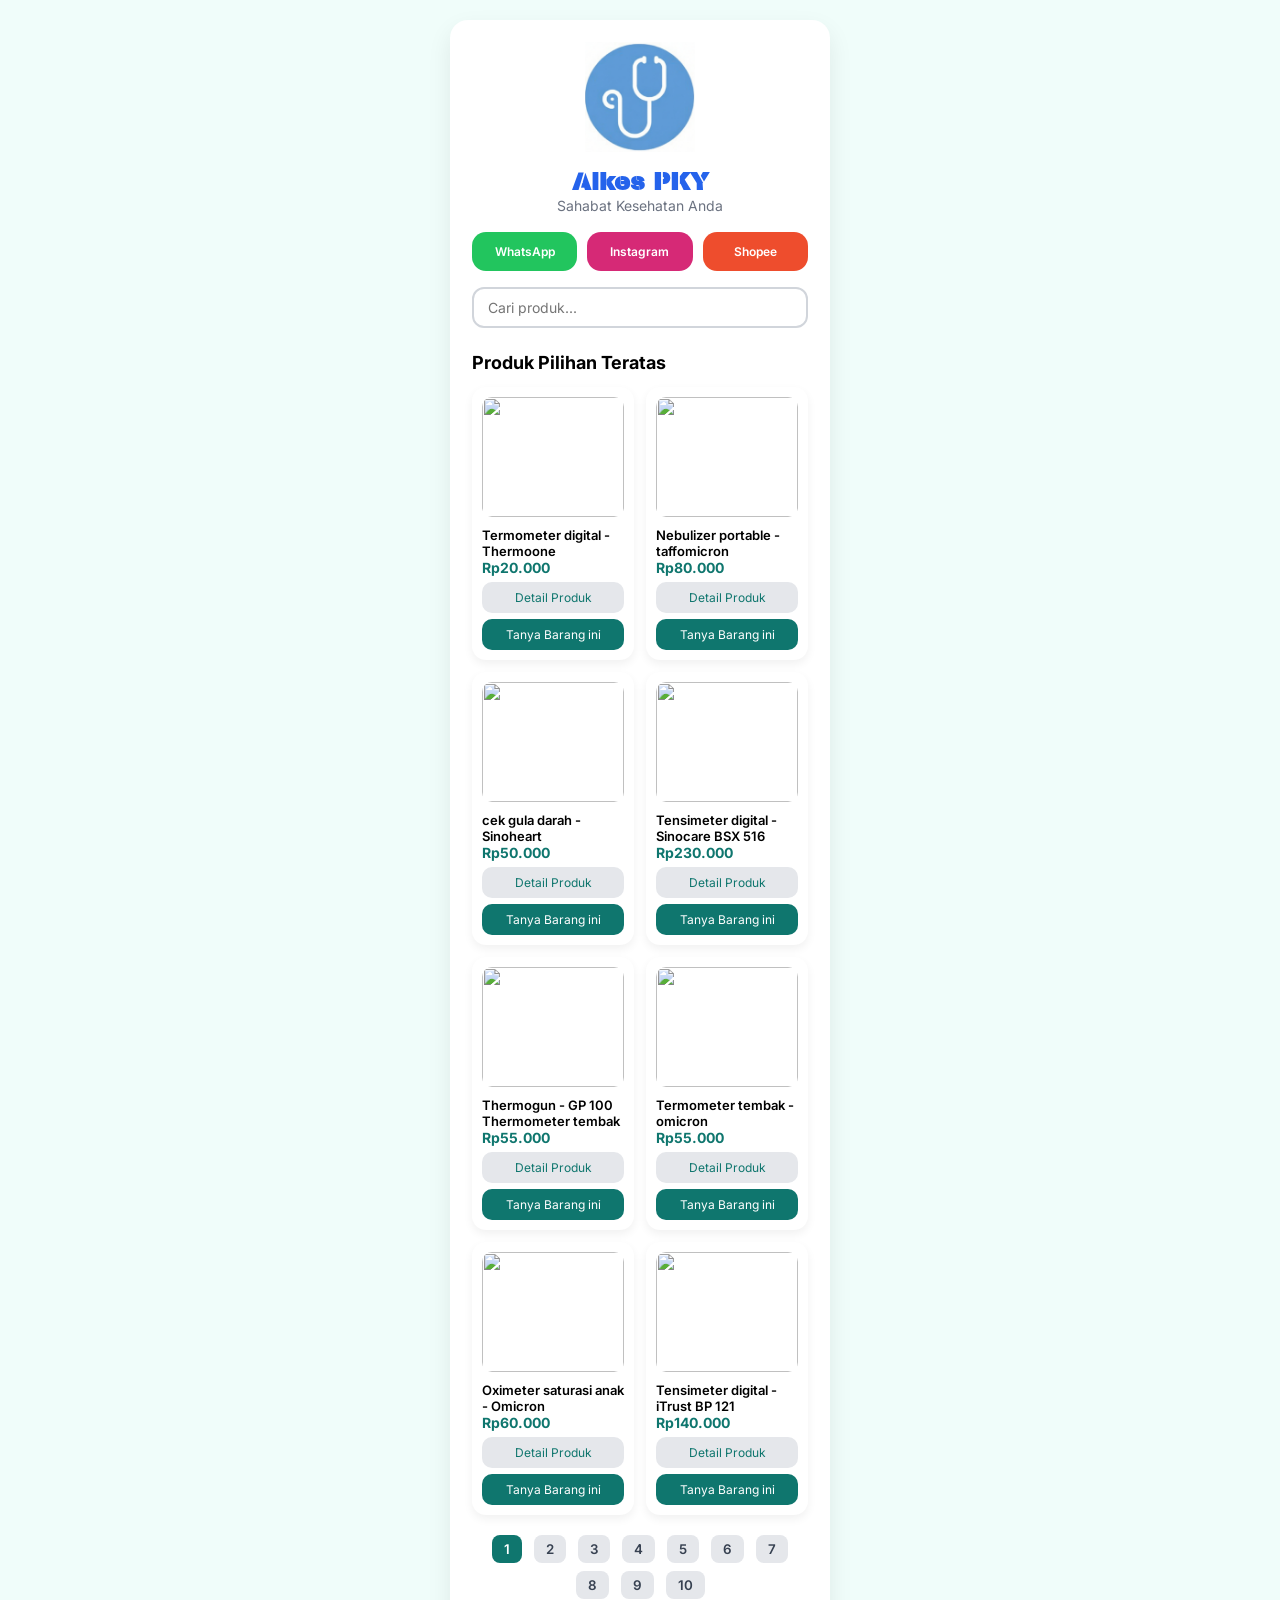
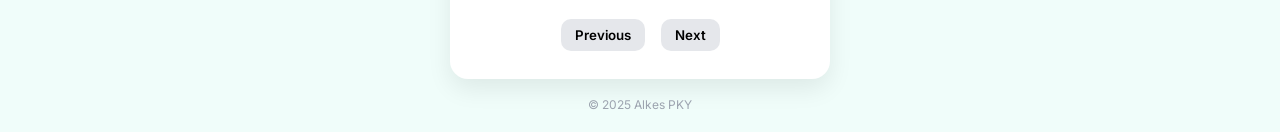
==== index.html @ 11cc4529 "Update index.html" ====
<!DOCTYPE html>
<html lang="id">
<head>

<!-- Google tag (gtag.js) -->
<script async src="https://www.googletagmanager.com/gtag/js?id=G-Z5SBQCD2XR"></script>
<script>
  window.dataLayer = window.dataLayer || [];
  function gtag(){dataLayer.push(arguments);}
  gtag('js', new Date());

  gtag('config', 'G-Z5SBQCD2XR');
</script>

  
  <!-- FAVICON -->
<link rel="icon" type="image/png" href="./logo.png">
<link rel="apple-touch-icon" href="./logo.png">
<meta name="theme-color" content="#0f766e">

<meta charset="UTF-8">
<meta name="viewport" content="width=device-width, initial-scale=1, viewport-fit=cover">
<title>Alkes PKY</title>

<link href="https://fonts.googleapis.com/css2?family=Inter:wght@400;600;700&display=swap" rel="stylesheet">

<style>
:root {
  --primary:#0f766e;
  --wa:#22c55e;
  --ig:#d62976;
  --shop:#ee4d2d;
  --bg:#f0fdfa;
}
*{box-sizing:border-box;font-family:Inter,sans-serif}
body{margin:0;background:var(--bg);display:flex;justify-content:center}
.container{max-width:420px;width:100%;padding:20px}
.card{background:#fff;border-radius:18px;padding:22px;box-shadow:0 10px 25px rgba(0,0,0,.08)}
.header{text-align:center}
.logo{width:110px;margin-bottom:8px}
h1{margin:0;font-size:24px}
.motto{font-size:14px;color:#6b7280}

.social-links{
  display:grid;
  grid-template-columns:repeat(3,1fr);
  gap:10px;
  margin-top:18px
}

@font-face {
  font-family: 'Archicoco';
  src: url('./Archicoco.otf') format('truetype');
  font-weight: normal;
  font-style: normal;
  font-display: swap;
}
  
.social-btn{
  padding:12px 6px;
  border-radius:14px;
  color:#fff;
  text-decoration:none;
  font-size:12px;
  font-weight:600;
  display:flex;
  flex-direction:column;
  align-items:center;
  gap:6px
}
.social-btn svg{width:22px;height:22px}
.wa{background:var(--wa)}
.ig{background:var(--ig)}
.shop{background:var(--shop)}

.section-title{margin:24px 0 14px;font-size:18px;font-weight:700}
.products{display:grid;grid-template-columns:repeat(2,1fr);gap:12px}
.product{background:#fff;border-radius:14px;padding:10px;box-shadow:0 4px 10px rgba(0,0,0,.06)}
.product img{width:100%;height:120px;object-fit:cover;border-radius:10px}
.name{font-size:13px;font-weight:600;margin-top:6px}
.price{font-size:14px;color:var(--primary);font-weight:700}
.ask{
  display:block;
  margin-top:6px;
  padding:8px;
  background:var(--primary);
  color:#fff;
  border-radius:10px;
  text-align:center;
  font-size:12px;
  text-decoration:none
}
footer{text-align:center;font-size:12px;margin-top:18px;color:#9ca3af}

/* Tambahan baru */
#searchBox {
  width: 100%;
  padding: 10px 14px;
  border-radius: 12px;
  border: 2px solid #d1d5db;
  font-size: 14px;
  margin-top:16px;
}
.nav-buttons button {
  margin: 6px;
  padding: 8px 14px;
  border: none;
  border-radius: 10px;
  cursor: pointer;
  font-weight: 600;
  background: #e5e7eb;
}
.nav-buttons button.active {
  background: var(--primary);
  color: #fff;
}
  .detail {
  background:#e5e7eb;
  color:#0f766e;
}
.install-btn{
  width:100%;
  margin-top:14px;
  padding:12px;
  border-radius:14px;
  border:none;
  background:#0f766e;
  color:#fff;
  font-size:14px;
  font-weight:700;
  cursor:pointer;
}

</style>
</head>

<body>
<div class="container">

<div class="card">
  <div class="header">
    <img src="./logo.png" class="logo">
   <h1 style="font-family: 'Archicoco'; color: #2563eb;">
  Alkes PKY
</h1>
    <div class="motto">Sahabat Kesehatan Anda</div>
  </div>

  <!-- LINK SEJAJAR -->
 <div class="social-links">
  <a href="https://wa.me/6282253124745"
     class="social-btn wa"
     onclick="fbq('track','Lead',{source:'whatsapp_header'})">
     WhatsApp
  </a>

  <a href="https://www.instagram.com/alkes_pky/"
     class="social-btn ig"
     onclick="fbq('track','Lead',{source:'instagram'})">
     Instagram
  </a>

  <a href="https://shopee.co.id/muhammadkhoirulzed"
     class="social-btn shop"
     onclick="fbq('track','Lead',{source:'shopee'})">
     Shopee
  </a>
</div>

  <button id="installBtn" class="install-btn" style="display:none">
  📲 Install Alkes PKY
</button>

 <!-- 🔍 FITUR PENCARIAN (BARU DITAMBAHKAN) -->
  <input type="text" id="searchBox" placeholder="Cari produk..." oninput="searchProduk()">


  <!-- ETALASE -->
  <div class="section-title">Produk Pilihan Teratas</div>
  <div class="products" id="etalase"></div>

 
  <!-- PAGINATION ANGKA -->
  <div id="pagination" style="margin-top:16px;text-align:center"></div>

  <!-- NEXT / PREVIOUS BUTTON -->
  <div class="nav-buttons" style="text-align:center;margin-top:10px;">
    <button onclick="prevPage()">Previous</button>
    <button onclick="nextPage()">Next</button>
  </div>

</div>

<footer>© 2025 Alkes PKY</footer>

</div>

<!-- DATA PRODUK -->
<script src="./data-produk.js"></script>

<!-- RENDER ETALASE (WA AUTO TEXT) -->
<script>
let filteredData = produkShopee; // untuk pencarian
const etalase = document.getElementById("etalase");
const pagination = document.getElementById("pagination");

const ITEMS_PER_PAGE = 8;
let currentPage = 1;

// =========================
//   🔍 Fitur Pencarian
// =========================
function searchProduk() {
  const keyword = document.getElementById("searchBox").value.toLowerCase();

  filteredData = produkShopee.filter(p =>
    p.nama.toLowerCase().includes(keyword)
  );

  currentPage = 1;
  renderProduk(currentPage);
}

// =========================
//   Render Produk
// =========================
function renderProduk(page) {
  etalase.innerHTML = "";

  const start = (page - 1) * ITEMS_PER_PAGE;
  const end = start + ITEMS_PER_PAGE;

  const data = filteredData.slice(start, end);

 data.forEach(p => {
  etalase.innerHTML += `
    <div class="product">
      <img src="${p.gambar}">
      <div class="name">${p.nama}</div>
      <div class="price">${p.harga}</div>

      <!-- DETAIL PRODUK -->
     <a class="ask detail" href="detail.html?id=${p.id}">
  Detail Produk
</a>


      <!-- TANYA VIA WA -->
      <a class="ask"
         href="https://wa.me/6282253124745?text=Halo,%20saya%20ingin%20menanyakan%20barang%20ini%20%22${encodeURIComponent(p.nama)}%22"
         onclick="fbq('track','Lead',{
           product:'${p.nama}',
           price:'${p.harga}'
         })">
         Tanya Barang ini
      </a>
    </div>`;
});


  renderPagination();
}

// =========================
//   Pagination Angka
// =========================
function renderPagination() {
  pagination.innerHTML = "";
  const totalPage = Math.ceil(filteredData.length / ITEMS_PER_PAGE);

  for (let i = 1; i <= totalPage; i++) {
    pagination.innerHTML += `
      <button onclick="gotoPage(${i})"
        style="
          margin:4px;
          padding:6px 12px;
          border-radius:8px;
          border:none;
          cursor:pointer;
          font-weight:600;
          background:${i === currentPage ? '#0f766e' : '#e5e7eb'};
          color:${i === currentPage ? '#fff' : '#374151'};
        ">
        ${i}
      </button>`;
  }
}

function gotoPage(page) {
  currentPage = page;
  renderProduk(currentPage);
}

// =========================
//   Next & Previous
// =========================
function nextPage() {
  const totalPage = Math.ceil(filteredData.length / ITEMS_PER_PAGE);
  if (currentPage < totalPage) {
    currentPage++;
    renderProduk(currentPage);
  }
}

function prevPage() {
  if (currentPage > 1) {
    currentPage--;
    renderProduk(currentPage);
  }
}

// render pertama
renderProduk(currentPage);
</script>

 <!-- META PIXEL -->
<script>
!function(f,b,e,v,n,t,s)
{if(f.fbq)return;n=f.fbq=function(){n.callMethod?
n.callMethod.apply(n,arguments):n.queue.push(arguments)};
if(!f._fbq)f._fbq=n;n.push=n;n.loaded=!0;n.version='2.0';
n.queue=[];t=b.createElement(e);t.async=!0;
t.src=v;s=b.getElementsByTagName(e)[0];
s.parentNode.insertBefore(t,s)}(window, document,'script',
'https://connect.facebook.net/en_US/fbevents.js');

fbq('init', 'PIXEL_ID_KAMU');
fbq('track', 'PageView');
</script>

  <script>
let deferredPrompt;
const installBtn = document.getElementById("installBtn");

window.addEventListener("beforeinstallprompt", (e) => {
  e.preventDefault();
  deferredPrompt = e;
  installBtn.style.display = "block";
});

installBtn.addEventListener("click", async () => {
  if (!deferredPrompt) return;

  deferredPrompt.prompt();
  const { outcome } = await deferredPrompt.userChoice;

  if (outcome === "accepted") {
    console.log("User installed PWA");
  }

  deferredPrompt = null;
  installBtn.style.display = "none";
});
</script>

<noscript>
<img height="1" width="1" style="display:none"
src="https://www.facebook.com/tr?id=1178846664425406&ev=PageView&noscript=1"/>
</noscript>
  
</body>
</html>
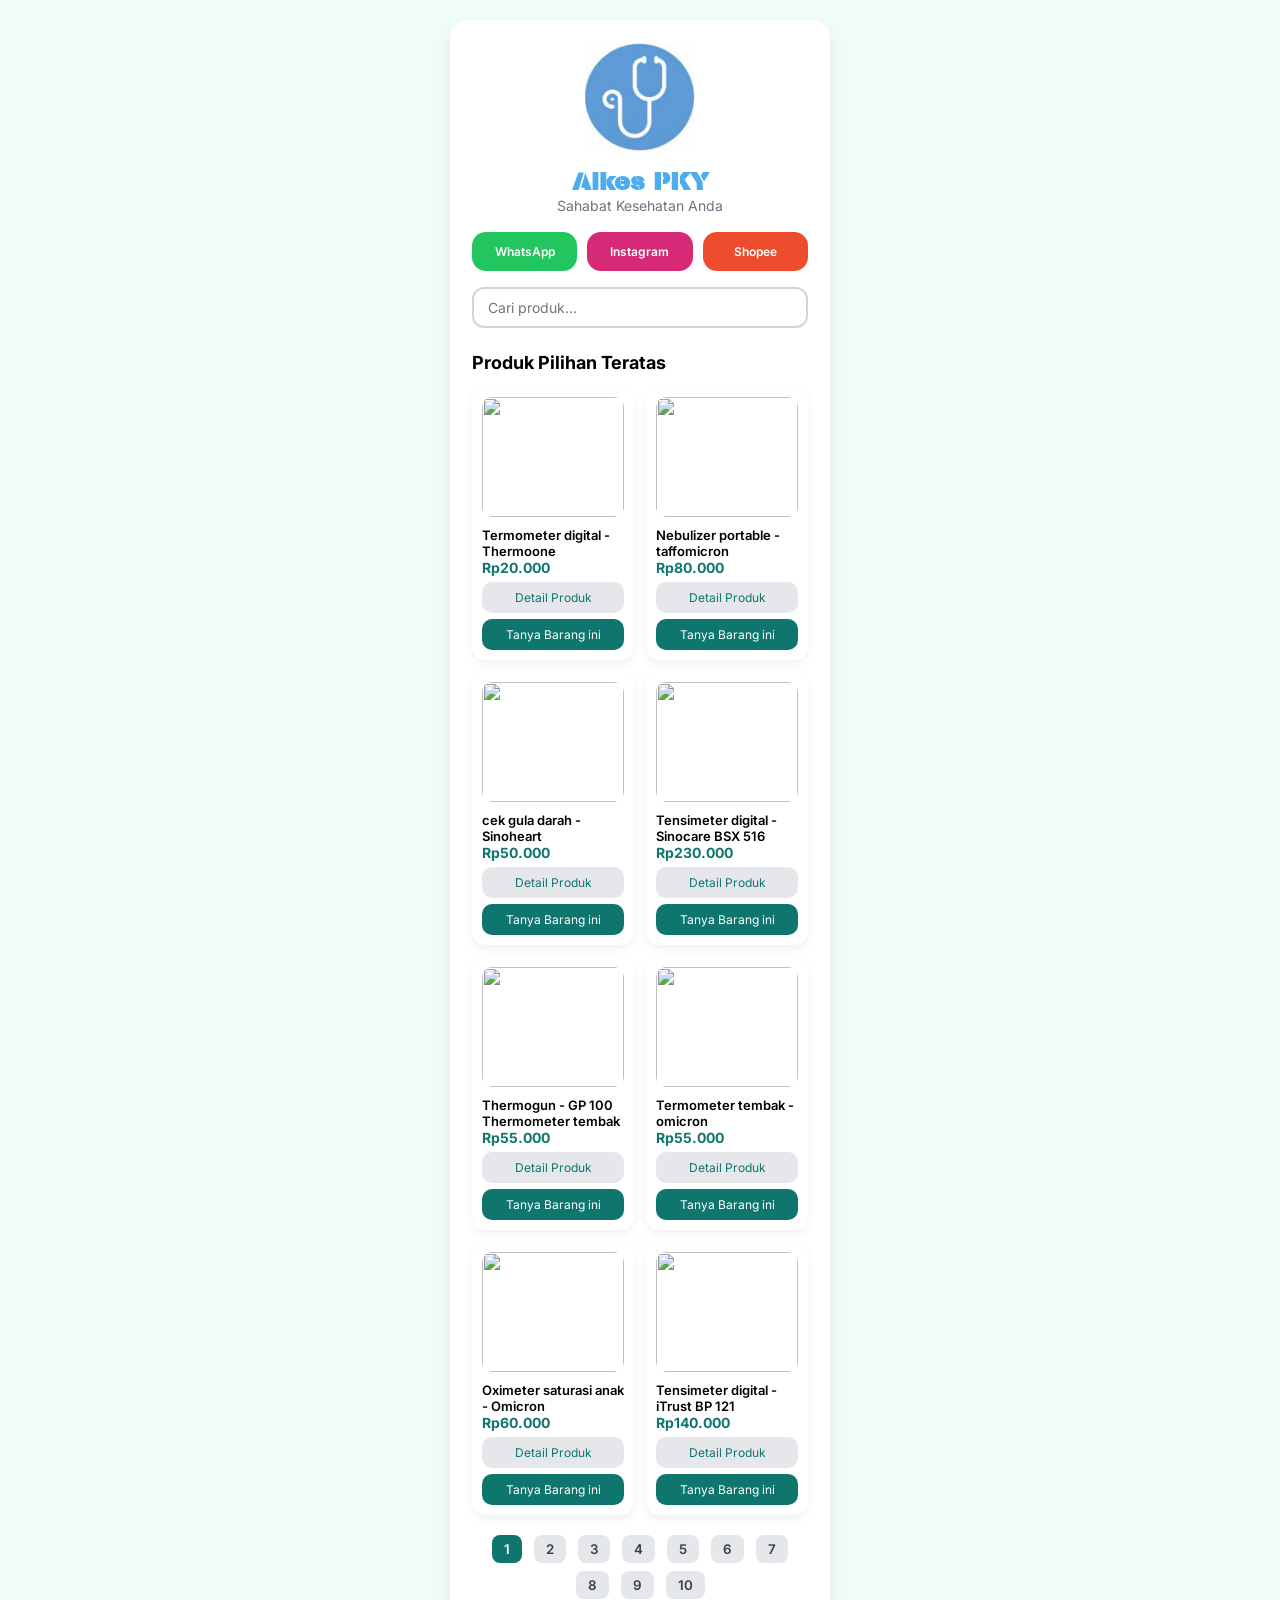
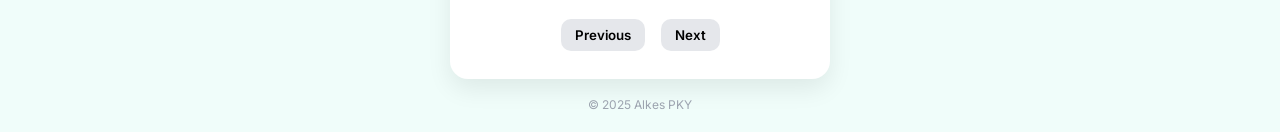
==== commit 24042388: "Update index.html" ====
--- a/index.html
+++ b/index.html
@@ -141,7 +141,7 @@
 <div class="card">
   <div class="header">
     <img src="./logo.png" class="logo">
-   <h1 style="font-family: 'Archicoco'; color: #2563eb;">
+   <h1 style="font-family: 'Archicoco'; color: #4daced;">
   Alkes PKY
 </h1>
     <div class="motto">Sahabat Kesehatan Anda</div>
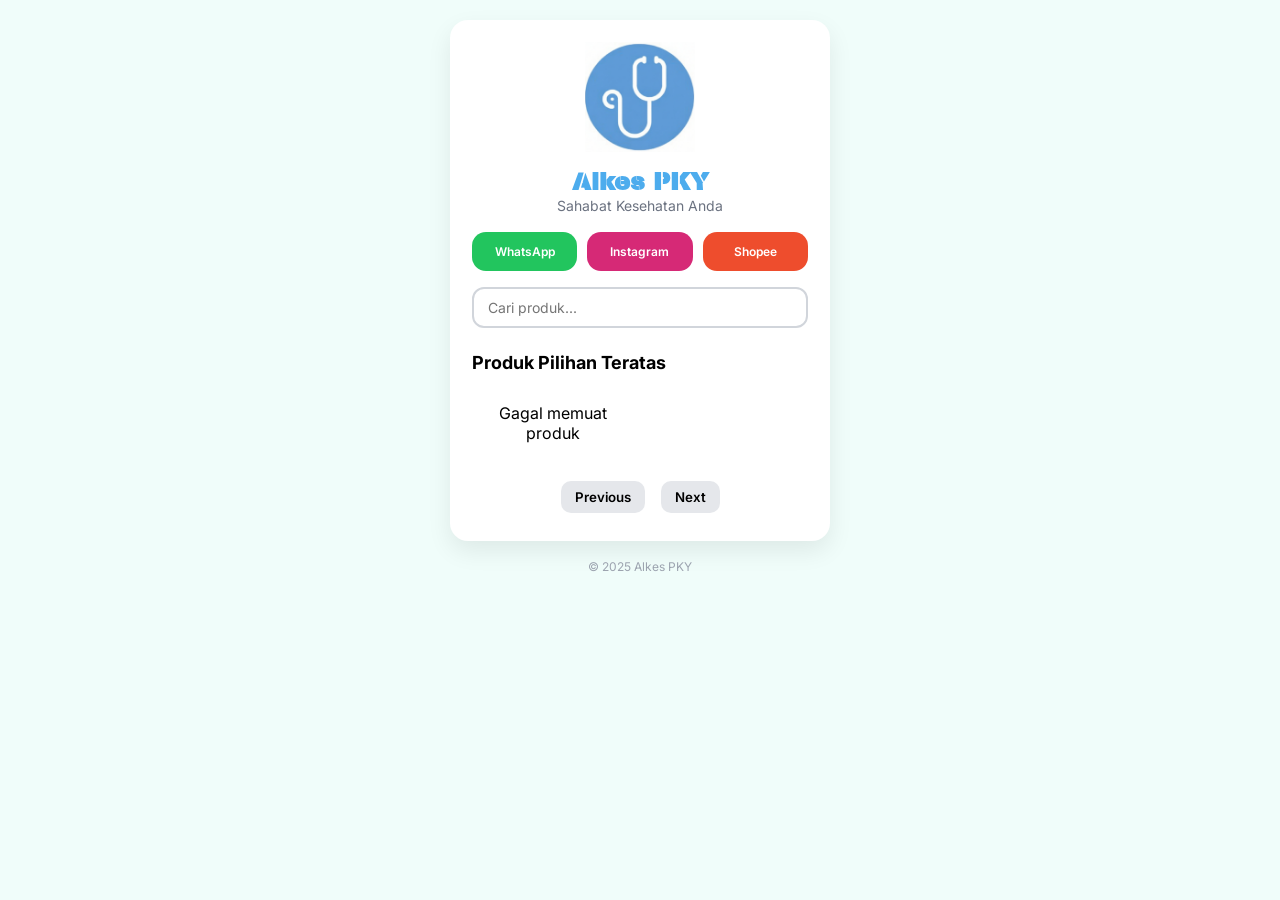
==== commit b00fef2d: "Update index.html" ====
--- a/index.html
+++ b/index.html
@@ -1,4 +1,3 @@
-
 <!DOCTYPE html>
 <html lang="id">
 <head>
@@ -6,57 +5,88 @@
 <!-- Google tag (gtag.js) -->
 <script async src="https://www.googletagmanager.com/gtag/js?id=G-Z5SBQCD2XR"></script>
 <script>
-  window.dataLayer = window.dataLayer || [];
-  function gtag(){dataLayer.push(arguments);}
-  gtag('js', new Date());
-
-  gtag('config', 'G-Z5SBQCD2XR');
+window.dataLayer = window.dataLayer || [];
+function gtag(){dataLayer.push(arguments);}
+gtag('js', new Date());
+gtag('config', 'G-Z5SBQCD2XR');
 </script>
 
-  
-  <!-- FAVICON -->
 <link rel="icon" type="image/png" href="./logo.png">
 <link rel="apple-touch-icon" href="./logo.png">
 <meta name="theme-color" content="#0f766e">
 
 <meta charset="UTF-8">
 <meta name="viewport" content="width=device-width, initial-scale=1, viewport-fit=cover">
+
 <title>Alkes PKY</title>
 
 <link href="https://fonts.googleapis.com/css2?family=Inter:wght@400;600;700&display=swap" rel="stylesheet">
 
 <style>
-:root {
+:root{
   --primary:#0f766e;
   --wa:#22c55e;
   --ig:#d62976;
   --shop:#ee4d2d;
   --bg:#f0fdfa;
 }
-*{box-sizing:border-box;font-family:Inter,sans-serif}
-body{margin:0;background:var(--bg);display:flex;justify-content:center}
-.container{max-width:420px;width:100%;padding:20px}
-.card{background:#fff;border-radius:18px;padding:22px;box-shadow:0 10px 25px rgba(0,0,0,.08)}
-.header{text-align:center}
-.logo{width:110px;margin-bottom:8px}
-h1{margin:0;font-size:24px}
-.motto{font-size:14px;color:#6b7280}
+
+*{
+  box-sizing:border-box;
+  font-family:Inter,sans-serif;
+}
+
+body{
+  margin:0;
+  background:var(--bg);
+  display:flex;
+  justify-content:center;
+}
+
+.container{
+  max-width:420px;
+  width:100%;
+  padding:20px;
+}
+
+.card{
+  background:#fff;
+  border-radius:18px;
+  padding:22px;
+  box-shadow:0 10px 25px rgba(0,0,0,.08);
+}
+
+.header{
+  text-align:center;
+}
+
+.logo{
+  width:110px;
+  margin-bottom:8px;
+}
+
+h1{
+  margin:0;
+  font-size:24px;
+}
+
+.motto{
+  font-size:14px;
+  color:#6b7280;
+}
 
 .social-links{
   display:grid;
   grid-template-columns:repeat(3,1fr);
   gap:10px;
-  margin-top:18px
+  margin-top:18px;
 }
 
 @font-face {
   font-family: 'Archicoco';
   src: url('./Archicoco.otf') format('truetype');
-  font-weight: normal;
-  font-style: normal;
-  font-display: swap;
-}
-  
+}
+
 .social-btn{
   padding:12px 6px;
   border-radius:14px;
@@ -67,19 +97,57 @@
   display:flex;
   flex-direction:column;
   align-items:center;
-  gap:6px
-}
-.social-btn svg{width:22px;height:22px}
-.wa{background:var(--wa)}
-.ig{background:var(--ig)}
-.shop{background:var(--shop)}
-
-.section-title{margin:24px 0 14px;font-size:18px;font-weight:700}
-.products{display:grid;grid-template-columns:repeat(2,1fr);gap:12px}
-.product{background:#fff;border-radius:14px;padding:10px;box-shadow:0 4px 10px rgba(0,0,0,.06)}
-.product img{width:100%;height:120px;object-fit:cover;border-radius:10px}
-.name{font-size:13px;font-weight:600;margin-top:6px}
-.price{font-size:14px;color:var(--primary);font-weight:700}
+  gap:6px;
+}
+
+.wa{background:var(--wa);}
+.ig{background:var(--ig);}
+.shop{background:var(--shop);}
+
+.section-title{
+  margin:24px 0 14px;
+  font-size:18px;
+  font-weight:700;
+}
+
+.products{
+  display:grid;
+  grid-template-columns:repeat(2,1fr);
+  gap:12px;
+}
+
+.product{
+  background:#fff;
+  border-radius:14px;
+  padding:10px;
+  box-shadow:0 4px 10px rgba(0,0,0,.06);
+}
+
+.product img{
+  width:100%;
+  height:120px;
+  object-fit:cover;
+  border-radius:10px;
+}
+
+.name{
+  font-size:13px;
+  font-weight:600;
+  margin-top:6px;
+}
+
+.price{
+  font-size:14px;
+  color:var(--primary);
+  font-weight:700;
+}
+
+.keterangan{
+  font-size:11px;
+  color:#6b7280;
+  margin-top:4px;
+}
+
 .ask{
   display:block;
   margin-top:6px;
@@ -89,36 +157,40 @@
   border-radius:10px;
   text-align:center;
   font-size:12px;
-  text-decoration:none
-}
-footer{text-align:center;font-size:12px;margin-top:18px;color:#9ca3af}
-
-/* Tambahan baru */
-#searchBox {
-  width: 100%;
-  padding: 10px 14px;
-  border-radius: 12px;
-  border: 2px solid #d1d5db;
-  font-size: 14px;
-  margin-top:16px;
-}
-.nav-buttons button {
-  margin: 6px;
-  padding: 8px 14px;
-  border: none;
-  border-radius: 10px;
-  cursor: pointer;
-  font-weight: 600;
-  background: #e5e7eb;
-}
-.nav-buttons button.active {
-  background: var(--primary);
-  color: #fff;
-}
-  .detail {
+  text-decoration:none;
+}
+
+.detail{
   background:#e5e7eb;
   color:#0f766e;
 }
+
+footer{
+  text-align:center;
+  font-size:12px;
+  margin-top:18px;
+  color:#9ca3af;
+}
+
+#searchBox{
+  width:100%;
+  padding:10px 14px;
+  border-radius:12px;
+  border:2px solid #d1d5db;
+  font-size:14px;
+  margin-top:16px;
+}
+
+.nav-buttons button{
+  margin:6px;
+  padding:8px 14px;
+  border:none;
+  border-radius:10px;
+  cursor:pointer;
+  font-weight:600;
+  background:#e5e7eb;
+}
+
 .install-btn{
   width:100%;
   margin-top:14px;
@@ -131,233 +203,282 @@
   font-weight:700;
   cursor:pointer;
 }
-
 </style>
 </head>
 
 <body>
+
 <div class="container">
 
 <div class="card">
-  <div class="header">
-    <img src="./logo.png" class="logo">
-   <h1 style="font-family: 'Archicoco'; color: #4daced;">
-  Alkes PKY
+
+<div class="header">
+<img src="./logo.png" class="logo">
+
+<h1 style="font-family:'Archicoco';color:#4daced;">
+Alkes PKY
 </h1>
-    <div class="motto">Sahabat Kesehatan Anda</div>
-  </div>
-
-  <!-- LINK SEJAJAR -->
- <div class="social-links">
-  <a href="https://wa.me/6282253124745"
-     class="social-btn wa"
-     onclick="fbq('track','Lead',{source:'whatsapp_header'})">
-     WhatsApp
-  </a>
-
-  <a href="https://www.instagram.com/alkes_pky/"
-     class="social-btn ig"
-     onclick="fbq('track','Lead',{source:'instagram'})">
-     Instagram
-  </a>
-
-  <a href="https://shopee.co.id/muhammadkhoirulzed"
-     class="social-btn shop"
-     onclick="fbq('track','Lead',{source:'shopee'})">
-     Shopee
-  </a>
-</div>
-
-  <button id="installBtn" class="install-btn" style="display:none">
-  📲 Install Alkes PKY
+
+<div class="motto">
+Sahabat Kesehatan Anda
+</div>
+</div>
+
+<div class="social-links">
+
+<a href="https://wa.me/6282253124745"
+class="social-btn wa">
+WhatsApp
+</a>
+
+<a href="https://www.instagram.com/alkes_pky/"
+class="social-btn ig">
+Instagram
+</a>
+
+<a href="https://shopee.co.id/muhammadkhoirulzed"
+class="social-btn shop">
+Shopee
+</a>
+
+</div>
+
+<button id="installBtn"
+class="install-btn"
+style="display:none">
+📲 Install Alkes PKY
 </button>
 
- <!-- 🔍 FITUR PENCARIAN (BARU DITAMBAHKAN) -->
-  <input type="text" id="searchBox" placeholder="Cari produk..." oninput="searchProduk()">
-
-
-  <!-- ETALASE -->
-  <div class="section-title">Produk Pilihan Teratas</div>
-  <div class="products" id="etalase"></div>
-
- 
-  <!-- PAGINATION ANGKA -->
-  <div id="pagination" style="margin-top:16px;text-align:center"></div>
-
-  <!-- NEXT / PREVIOUS BUTTON -->
-  <div class="nav-buttons" style="text-align:center;margin-top:10px;">
-    <button onclick="prevPage()">Previous</button>
-    <button onclick="nextPage()">Next</button>
-  </div>
-
-</div>
-
-<footer>© 2025 Alkes PKY</footer>
-
-</div>
-
-<!-- DATA PRODUK -->
-<script src="./data-produk.js"></script>
-
-<!-- RENDER ETALASE (WA AUTO TEXT) -->
+<input
+type="text"
+id="searchBox"
+placeholder="Cari produk..."
+oninput="searchProduk()">
+
+<div class="section-title">
+Produk Pilihan Teratas
+</div>
+
+<div class="products" id="etalase"></div>
+
+<div id="pagination"
+style="margin-top:16px;text-align:center">
+</div>
+
+<div class="nav-buttons"
+style="text-align:center;margin-top:10px;">
+
+<button onclick="prevPage()">
+Previous
+</button>
+
+<button onclick="nextPage()">
+Next
+</button>
+
+</div>
+
+</div>
+
+<footer>
+© 2025 Alkes PKY
+</footer>
+
+</div>
+
 <script>
-let filteredData = produkShopee; // untuk pencarian
-const etalase = document.getElementById("etalase");
-const pagination = document.getElementById("pagination");
+
+const API_URL =
+"https://script.google.com/macros/s/AKfycbz3XTARB3Vd1pANXA5MZ1KqbquHLRC4eO3K6uZENRxfjtvnE1Nb7gv0AHEkxqDxyejGtA/exec";
+
+let produkShopee = [];
+let filteredData = [];
+
+const etalase =
+document.getElementById("etalase");
+
+const pagination =
+document.getElementById("pagination");
 
 const ITEMS_PER_PAGE = 8;
+
 let currentPage = 1;
 
-// =========================
-//   🔍 Fitur Pencarian
-// =========================
-function searchProduk() {
-  const keyword = document.getElementById("searchBox").value.toLowerCase();
-
-  filteredData = produkShopee.filter(p =>
-    p.nama.toLowerCase().includes(keyword)
+function searchProduk(){
+
+  const keyword =
+  document.getElementById("searchBox")
+  .value
+  .toLowerCase();
+
+  filteredData =
+  produkShopee.filter(p =>
+    (p.nama || "")
+    .toLowerCase()
+    .includes(keyword)
   );
 
   currentPage = 1;
+
   renderProduk(currentPage);
 }
 
-// =========================
-//   Render Produk
-// =========================
-function renderProduk(page) {
+function renderProduk(page){
+
   etalase.innerHTML = "";
 
-  const start = (page - 1) * ITEMS_PER_PAGE;
-  const end = start + ITEMS_PER_PAGE;
-
-  const data = filteredData.slice(start, end);
-
- data.forEach(p => {
-  etalase.innerHTML += `
-    <div class="product">
-      <img src="${p.gambar}">
-      <div class="name">${p.nama}</div>
-      <div class="price">${p.harga}</div>
-
-      <!-- DETAIL PRODUK -->
-     <a class="ask detail" href="detail.html?id=${p.id}">
-  Detail Produk
-</a>
-
-
-      <!-- TANYA VIA WA -->
-      <a class="ask"
-         href="https://wa.me/6282253124745?text=Halo,%20saya%20ingin%20menanyakan%20barang%20ini%20%22${encodeURIComponent(p.nama)}%22"
-         onclick="fbq('track','Lead',{
-           product:'${p.nama}',
-           price:'${p.harga}'
-         })">
-         Tanya Barang ini
-      </a>
-    </div>`;
-});
-
+  const start =
+  (page - 1) * ITEMS_PER_PAGE;
+
+  const end =
+  start + ITEMS_PER_PAGE;
+
+  const data =
+  filteredData.slice(start,end);
+
+  data.forEach(p => {
+
+    etalase.innerHTML += `
+      <div class="product">
+
+        <img src="${p.gambar}">
+
+        <div class="name">
+          ${p.nama || ""}
+        </div>
+
+        <div class="price">
+          ${p.harga || ""}
+        </div>
+
+        <div class="keterangan">
+          ${p.keterangan || ""}
+        </div>
+
+        <a class="ask detail"
+        href="detail.html?id=${p.id}">
+          Detail Produk
+        </a>
+
+        <a class="ask"
+        href="https://wa.me/6282253124745?text=Halo,%20saya%20ingin%20menanyakan%20barang%20ini%20%22${encodeURIComponent(p.nama || "")}%22">
+          Tanya Barang ini
+        </a>
+
+      </div>
+    `;
+  });
 
   renderPagination();
 }
 
-// =========================
-//   Pagination Angka
-// =========================
-function renderPagination() {
+function renderPagination(){
+
   pagination.innerHTML = "";
-  const totalPage = Math.ceil(filteredData.length / ITEMS_PER_PAGE);
-
-  for (let i = 1; i <= totalPage; i++) {
+
+  const totalPage =
+  Math.ceil(filteredData.length / ITEMS_PER_PAGE);
+
+  for(let i=1; i<=totalPage; i++){
+
     pagination.innerHTML += `
-      <button onclick="gotoPage(${i})"
-        style="
-          margin:4px;
-          padding:6px 12px;
-          border-radius:8px;
-          border:none;
-          cursor:pointer;
-          font-weight:600;
-          background:${i === currentPage ? '#0f766e' : '#e5e7eb'};
-          color:${i === currentPage ? '#fff' : '#374151'};
-        ">
+      <button
+      onclick="gotoPage(${i})"
+      style="
+        margin:4px;
+        padding:6px 12px;
+        border-radius:8px;
+        border:none;
+        cursor:pointer;
+        font-weight:600;
+        background:${i===currentPage ? '#0f766e' : '#e5e7eb'};
+        color:${i===currentPage ? '#fff' : '#374151'};
+      ">
         ${i}
-      </button>`;
+      </button>
+    `;
   }
 }
 
-function gotoPage(page) {
+function gotoPage(page){
   currentPage = page;
   renderProduk(currentPage);
 }
 
-// =========================
-//   Next & Previous
-// =========================
-function nextPage() {
-  const totalPage = Math.ceil(filteredData.length / ITEMS_PER_PAGE);
-  if (currentPage < totalPage) {
+function nextPage(){
+
+  const totalPage =
+  Math.ceil(filteredData.length / ITEMS_PER_PAGE);
+
+  if(currentPage < totalPage){
     currentPage++;
     renderProduk(currentPage);
   }
 }
 
-function prevPage() {
-  if (currentPage > 1) {
+function prevPage(){
+
+  if(currentPage > 1){
     currentPage--;
     renderProduk(currentPage);
   }
 }
 
-// render pertama
-renderProduk(currentPage);
+fetch(API_URL)
+.then(res => res.json())
+.then(data => {
+
+  produkShopee = data;
+  filteredData = data;
+
+  renderProduk(currentPage);
+
+})
+.catch(err => {
+
+  console.error(err);
+
+  etalase.innerHTML = `
+    <p style="text-align:center">
+      Gagal memuat produk
+    </p>
+  `;
+});
+
 </script>
 
- <!-- META PIXEL -->
 <script>
-!function(f,b,e,v,n,t,s)
-{if(f.fbq)return;n=f.fbq=function(){n.callMethod?
-n.callMethod.apply(n,arguments):n.queue.push(arguments)};
-if(!f._fbq)f._fbq=n;n.push=n;n.loaded=!0;n.version='2.0';
-n.queue=[];t=b.createElement(e);t.async=!0;
-t.src=v;s=b.getElementsByTagName(e)[0];
-s.parentNode.insertBefore(t,s)}(window, document,'script',
-'https://connect.facebook.net/en_US/fbevents.js');
-
-fbq('init', 'PIXEL_ID_KAMU');
-fbq('track', 'PageView');
-</script>
-
-  <script>
 let deferredPrompt;
-const installBtn = document.getElementById("installBtn");
-
-window.addEventListener("beforeinstallprompt", (e) => {
+
+const installBtn =
+document.getElementById("installBtn");
+
+window.addEventListener(
+"beforeinstallprompt",
+(e) => {
+
   e.preventDefault();
+
   deferredPrompt = e;
+
   installBtn.style.display = "block";
 });
 
-installBtn.addEventListener("click", async () => {
-  if (!deferredPrompt) return;
+installBtn.addEventListener(
+"click",
+async () => {
+
+  if(!deferredPrompt) return;
 
   deferredPrompt.prompt();
-  const { outcome } = await deferredPrompt.userChoice;
-
-  if (outcome === "accepted") {
-    console.log("User installed PWA");
-  }
+
+  await deferredPrompt.userChoice;
 
   deferredPrompt = null;
+
   installBtn.style.display = "none";
 });
 </script>
 
-<noscript>
-<img height="1" width="1" style="display:none"
-src="https://www.facebook.com/tr?id=1178846664425406&ev=PageView&noscript=1"/>
-</noscript>
-  
 </body>
 </html>
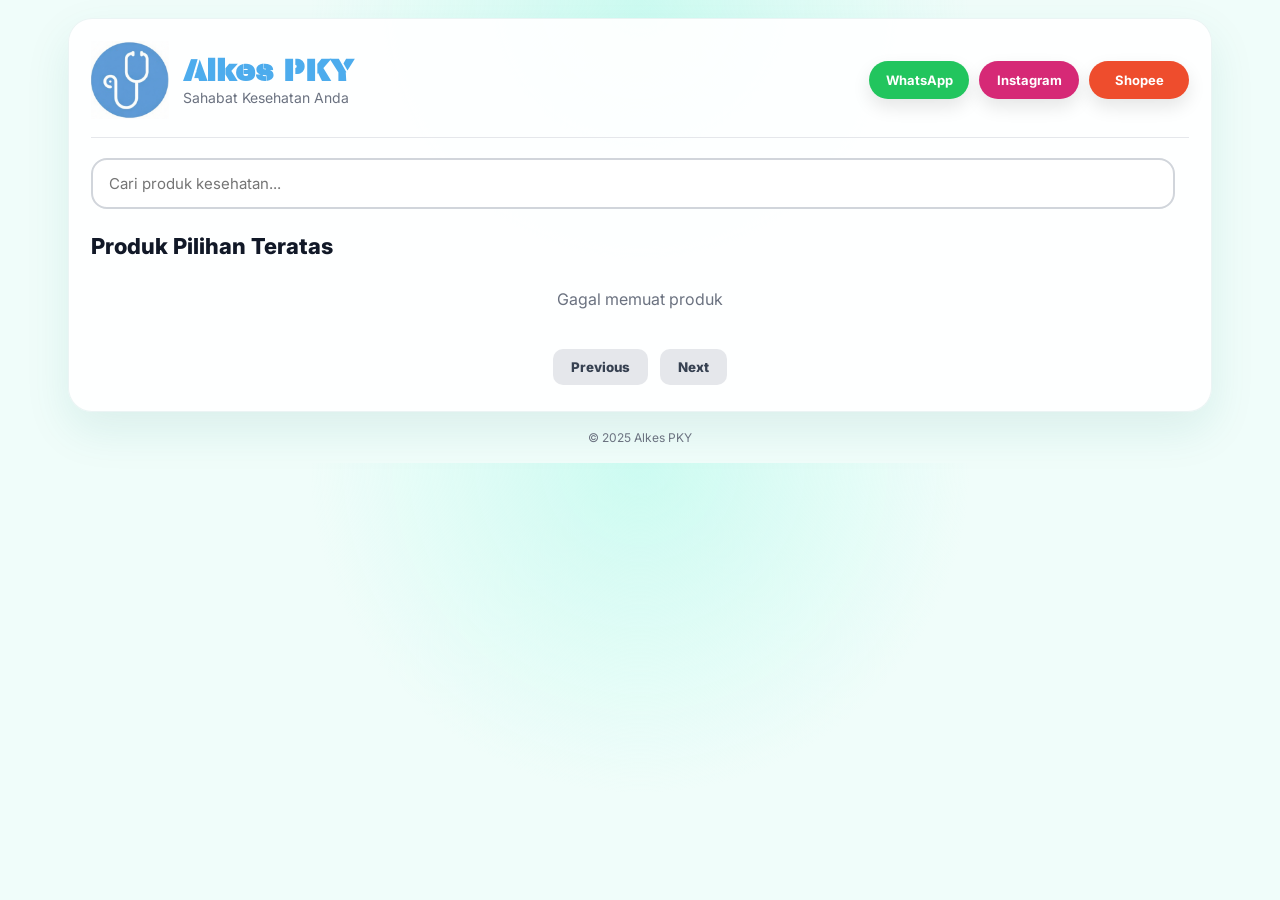
==== commit 6a6f8b57: "Update index.html" ====
--- a/index.html
+++ b/index.html
@@ -2,7 +2,6 @@
 <html lang="id">
 <head>
 
-<!-- Google tag (gtag.js) -->
 <script async src="https://www.googletagmanager.com/gtag/js?id=G-Z5SBQCD2XR"></script>
 <script>
 window.dataLayer = window.dataLayer || [];
@@ -14,21 +13,30 @@
 <link rel="icon" type="image/png" href="./logo.png">
 <link rel="apple-touch-icon" href="./logo.png">
 <meta name="theme-color" content="#0f766e">
-
 <meta charset="UTF-8">
 <meta name="viewport" content="width=device-width, initial-scale=1, viewport-fit=cover">
 
 <title>Alkes PKY</title>
 
-<link href="https://fonts.googleapis.com/css2?family=Inter:wght@400;600;700&display=swap" rel="stylesheet">
+<link href="https://fonts.googleapis.com/css2?family=Inter:wght@400;600;700;800&display=swap" rel="stylesheet">
 
 <style>
 :root{
   --primary:#0f766e;
+  --primary-dark:#115e59;
   --wa:#22c55e;
   --ig:#d62976;
   --shop:#ee4d2d;
   --bg:#f0fdfa;
+  --card:#ffffff;
+  --text:#111827;
+  --muted:#6b7280;
+  --line:#e5e7eb;
+}
+
+@font-face{
+  font-family:'Archicoco';
+  src:url('./Archicoco.otf') format('truetype');
 }
 
 *{
@@ -38,170 +46,348 @@
 
 body{
   margin:0;
-  background:var(--bg);
+  background:
+    radial-gradient(circle at top, #ccfbf1 0, transparent 330px),
+    var(--bg);
+  color:var(--text);
+}
+
+.container{
+  width:100%;
+  max-width:1180px;
+  margin:0 auto;
+  padding:18px;
+}
+
+.card{
+  background:rgba(255,255,255,.92);
+  border:1px solid rgba(15,118,110,.08);
+  border-radius:24px;
+  padding:22px;
+  box-shadow:0 18px 45px rgba(15,118,110,.10);
+}
+
+.header{
   display:flex;
-  justify-content:center;
-}
-
-.container{
-  max-width:420px;
-  width:100%;
-  padding:20px;
-}
-
-.card{
-  background:#fff;
-  border-radius:18px;
-  padding:22px;
-  box-shadow:0 10px 25px rgba(0,0,0,.08);
-}
-
-.header{
-  text-align:center;
+  align-items:center;
+  justify-content:space-between;
+  gap:18px;
+  flex-wrap:wrap;
+  padding-bottom:18px;
+  border-bottom:1px solid var(--line);
+}
+
+.brand{
+  display:flex;
+  align-items:center;
+  gap:14px;
 }
 
 .logo{
-  width:110px;
-  margin-bottom:8px;
+  width:78px;
+  height:78px;
+  object-fit:contain;
 }
 
 h1{
   margin:0;
-  font-size:24px;
+  font-family:'Archicoco';
+  color:#4daced;
+  font-size:30px;
+  line-height:1;
 }
 
 .motto{
+  margin-top:5px;
   font-size:14px;
-  color:#6b7280;
+  color:var(--muted);
 }
 
 .social-links{
-  display:grid;
-  grid-template-columns:repeat(3,1fr);
+  display:flex;
   gap:10px;
-  margin-top:18px;
-}
-
-@font-face {
-  font-family: 'Archicoco';
-  src: url('./Archicoco.otf') format('truetype');
+  flex-wrap:wrap;
 }
 
 .social-btn{
-  padding:12px 6px;
-  border-radius:14px;
+  min-width:100px;
+  padding:11px 14px;
+  border-radius:999px;
   color:#fff;
   text-decoration:none;
-  font-size:12px;
-  font-weight:600;
-  display:flex;
-  flex-direction:column;
-  align-items:center;
-  gap:6px;
+  font-size:13px;
+  font-weight:700;
+  text-align:center;
+  box-shadow:0 8px 18px rgba(0,0,0,.10);
 }
 
 .wa{background:var(--wa);}
 .ig{background:var(--ig);}
 .shop{background:var(--shop);}
 
+.install-btn{
+  width:100%;
+  margin-top:16px;
+  padding:13px;
+  border-radius:16px;
+  border:none;
+  background:var(--primary);
+  color:#fff;
+  font-size:14px;
+  font-weight:800;
+  cursor:pointer;
+}
+
+.toolbar{
+  display:grid;
+  grid-template-columns:1fr auto;
+  gap:14px;
+  align-items:center;
+  margin-top:20px;
+}
+
+#searchBox{
+  width:100%;
+  padding:14px 16px;
+  border-radius:16px;
+  border:2px solid #d1d5db;
+  font-size:15px;
+  outline:none;
+}
+
+#searchBox:focus{
+  border-color:var(--primary);
+  box-shadow:0 0 0 4px rgba(15,118,110,.12);
+}
+
 .section-title{
   margin:24px 0 14px;
-  font-size:18px;
-  font-weight:700;
+  font-size:22px;
+  font-weight:800;
 }
 
 .products{
   display:grid;
-  grid-template-columns:repeat(2,1fr);
-  gap:12px;
+  grid-template-columns:repeat(5,1fr);
+  gap:16px;
 }
 
 .product{
-  background:#fff;
-  border-radius:14px;
-  padding:10px;
-  box-shadow:0 4px 10px rgba(0,0,0,.06);
+  background:var(--card);
+  border:1px solid rgba(0,0,0,.06);
+  border-radius:18px;
+  padding:12px;
+  box-shadow:0 8px 22px rgba(0,0,0,.06);
+  display:flex;
+  flex-direction:column;
+  min-height:100%;
+  transition:.2s ease;
+}
+
+.product:hover{
+  transform:translateY(-3px);
+  box-shadow:0 14px 28px rgba(0,0,0,.10);
 }
 
 .product img{
   width:100%;
-  height:120px;
+  aspect-ratio:1/1;
   object-fit:cover;
-  border-radius:10px;
+  border-radius:14px;
+  background:#f3f4f6;
 }
 
 .name{
-  font-size:13px;
-  font-weight:600;
-  margin-top:6px;
+  font-size:14px;
+  font-weight:800;
+  margin-top:10px;
+  line-height:1.35;
+  min-height:38px;
 }
 
 .price{
-  font-size:14px;
+  font-size:15px;
   color:var(--primary);
-  font-weight:700;
+  font-weight:800;
+  margin-top:5px;
 }
 
 .keterangan{
-  font-size:11px;
-  color:#6b7280;
-  margin-top:4px;
+  font-size:12px;
+  color:var(--muted);
+  margin-top:5px;
+  line-height:1.35;
+}
+
+.actions{
+  margin-top:auto;
+  padding-top:8px;
 }
 
 .ask{
   display:block;
-  margin-top:6px;
-  padding:8px;
+  margin-top:7px;
+  padding:10px;
   background:var(--primary);
   color:#fff;
-  border-radius:10px;
+  border-radius:12px;
   text-align:center;
   font-size:12px;
+  font-weight:800;
   text-decoration:none;
+}
+
+.ask:hover{
+  background:var(--primary-dark);
 }
 
 .detail{
   background:#e5e7eb;
   color:#0f766e;
+}
+
+.detail:hover{
+  background:#d1d5db;
+}
+
+#pagination{
+  margin-top:20px;
+  text-align:center;
+}
+
+#pagination button,
+.nav-buttons button{
+  margin:4px;
+  padding:8px 12px;
+  border-radius:10px;
+  border:none;
+  cursor:pointer;
+  font-weight:800;
+}
+
+.nav-buttons{
+  text-align:center;
+  margin-top:12px;
+}
+
+.nav-buttons button{
+  background:#e5e7eb;
+  color:#374151;
+  padding:10px 18px;
 }
 
 footer{
   text-align:center;
   font-size:12px;
   margin-top:18px;
-  color:#9ca3af;
-}
-
-#searchBox{
-  width:100%;
-  padding:10px 14px;
-  border-radius:12px;
-  border:2px solid #d1d5db;
-  font-size:14px;
-  margin-top:16px;
-}
-
-.nav-buttons button{
-  margin:6px;
-  padding:8px 14px;
-  border:none;
-  border-radius:10px;
-  cursor:pointer;
-  font-weight:600;
-  background:#e5e7eb;
-}
-
-.install-btn{
-  width:100%;
-  margin-top:14px;
-  padding:12px;
-  border-radius:14px;
-  border:none;
-  background:#0f766e;
-  color:#fff;
-  font-size:14px;
-  font-weight:700;
-  cursor:pointer;
+  color:#6b7280;
+}
+
+/* TABLET */
+@media(max-width:900px){
+  .container{
+    max-width:760px;
+  }
+
+  .products{
+    grid-template-columns:repeat(3,1fr);
+  }
+
+  .header{
+    justify-content:center;
+    text-align:center;
+  }
+
+  .brand{
+    justify-content:center;
+  }
+
+  .social-links{
+    justify-content:center;
+    width:100%;
+  }
+}
+
+/* HP */
+@media(max-width:600px){
+  .container{
+    padding:12px;
+  }
+
+  .card{
+    border-radius:20px;
+    padding:16px;
+  }
+
+  .header{
+    display:block;
+    text-align:center;
+  }
+
+  .brand{
+    display:block;
+  }
+
+  .logo{
+    width:105px;
+    height:auto;
+    margin-bottom:8px;
+  }
+
+  h1{
+    font-size:25px;
+  }
+
+  .social-links{
+    display:grid;
+    grid-template-columns:repeat(3,1fr);
+    gap:8px;
+    margin-top:16px;
+  }
+
+  .social-btn{
+    min-width:0;
+    padding:11px 6px;
+    font-size:12px;
+  }
+
+  .toolbar{
+    grid-template-columns:1fr;
+  }
+
+  .section-title{
+    font-size:18px;
+  }
+
+  .products{
+    grid-template-columns:repeat(2,1fr);
+    gap:12px;
+  }
+
+  .product{
+    padding:10px;
+    border-radius:15px;
+  }
+
+  .name{
+    font-size:13px;
+  }
+
+  .price{
+    font-size:14px;
+  }
+
+  .ask{
+    font-size:11px;
+    padding:9px 6px;
+  }
+}
+
+/* HP KECIL */
+@media(max-width:360px){
+  .products{
+    grid-template-columns:1fr;
+  }
 }
 </style>
 </head>
@@ -209,162 +395,116 @@
 <body>
 
 <div class="container">
-
-<div class="card">
-
-<div class="header">
-<img src="./logo.png" class="logo">
-
-<h1 style="font-family:'Archicoco';color:#4daced;">
-Alkes PKY
-</h1>
-
-<div class="motto">
-Sahabat Kesehatan Anda
+  <div class="card">
+
+    <div class="header">
+      <div class="brand">
+        <img src="./logo.png" class="logo">
+        <div>
+          <h1>Alkes PKY</h1>
+          <div class="motto">Sahabat Kesehatan Anda</div>
+        </div>
+      </div>
+
+      <div class="social-links">
+        <a href="https://wa.me/6282253124745" class="social-btn wa">WhatsApp</a>
+        <a href="https://www.instagram.com/alkes_pky/" class="social-btn ig">Instagram</a>
+        <a href="https://shopee.co.id/muhammadkhoirulzed" class="social-btn shop">Shopee</a>
+      </div>
+    </div>
+
+    <button id="installBtn" class="install-btn" style="display:none">
+      📲 Install Alkes PKY
+    </button>
+
+    <div class="toolbar">
+      <input
+        type="text"
+        id="searchBox"
+        placeholder="Cari produk kesehatan..."
+        oninput="searchProduk()">
+    </div>
+
+    <div class="section-title">Produk Pilihan Teratas</div>
+
+    <div class="products" id="etalase"></div>
+
+    <div id="pagination"></div>
+
+    <div class="nav-buttons">
+      <button onclick="prevPage()">Previous</button>
+      <button onclick="nextPage()">Next</button>
+    </div>
+
+  </div>
+
+  <footer>© 2025 Alkes PKY</footer>
 </div>
-</div>
-
-<div class="social-links">
-
-<a href="https://wa.me/6282253124745"
-class="social-btn wa">
-WhatsApp
-</a>
-
-<a href="https://www.instagram.com/alkes_pky/"
-class="social-btn ig">
-Instagram
-</a>
-
-<a href="https://shopee.co.id/muhammadkhoirulzed"
-class="social-btn shop">
-Shopee
-</a>
-
-</div>
-
-<button id="installBtn"
-class="install-btn"
-style="display:none">
-📲 Install Alkes PKY
-</button>
-
-<input
-type="text"
-id="searchBox"
-placeholder="Cari produk..."
-oninput="searchProduk()">
-
-<div class="section-title">
-Produk Pilihan Teratas
-</div>
-
-<div class="products" id="etalase"></div>
-
-<div id="pagination"
-style="margin-top:16px;text-align:center">
-</div>
-
-<div class="nav-buttons"
-style="text-align:center;margin-top:10px;">
-
-<button onclick="prevPage()">
-Previous
-</button>
-
-<button onclick="nextPage()">
-Next
-</button>
-
-</div>
-
-</div>
-
-<footer>
-© 2025 Alkes PKY
-</footer>
-
-</div>
 
 <script>
-
 const API_URL =
-"https://script.google.com/macros/s/AKfycbz3XTARB3Vd1pANXA5MZ1KqbquHLRC4eO3K6uZENRxfjtvnE1Nb7gv0AHEkxqDxyejGtA/exec";
+"https://script.google.com/macros/s/AKfycbz3XTARB3Vd1pANXA5MZ1KqbquHLRC4eO3K6uZENRxfjtvnE1Nb7gv0AHEkxqDxyejGtA/exec?action=produk_web";
 
 let produkShopee = [];
 let filteredData = [];
 
-const etalase =
-document.getElementById("etalase");
-
-const pagination =
-document.getElementById("pagination");
-
-const ITEMS_PER_PAGE = 8;
-
+const etalase = document.getElementById("etalase");
+const pagination = document.getElementById("pagination");
+
+const ITEMS_PER_PAGE = 10;
 let currentPage = 1;
 
 function searchProduk(){
-
-  const keyword =
-  document.getElementById("searchBox")
-  .value
-  .toLowerCase();
-
-  filteredData =
-  produkShopee.filter(p =>
-    (p.nama || "")
-    .toLowerCase()
-    .includes(keyword)
+  const keyword = document.getElementById("searchBox").value.toLowerCase();
+
+  filteredData = produkShopee.filter(p =>
+    (p.nama || "").toLowerCase().includes(keyword) ||
+    (p.keterangan || "").toLowerCase().includes(keyword) ||
+    (p.deskripsi || "").toLowerCase().includes(keyword)
   );
 
   currentPage = 1;
-
   renderProduk(currentPage);
 }
 
 function renderProduk(page){
-
   etalase.innerHTML = "";
 
-  const start =
-  (page - 1) * ITEMS_PER_PAGE;
-
-  const end =
-  start + ITEMS_PER_PAGE;
-
-  const data =
-  filteredData.slice(start,end);
+  const start = (page - 1) * ITEMS_PER_PAGE;
+  const end = start + ITEMS_PER_PAGE;
+  const data = filteredData.slice(start,end);
+
+  if(data.length === 0){
+    etalase.innerHTML = `
+      <p style="grid-column:1/-1;text-align:center;color:#6b7280">
+        Produk tidak ditemukan.
+      </p>
+    `;
+    pagination.innerHTML = "";
+    return;
+  }
 
   data.forEach(p => {
-
     etalase.innerHTML += `
       <div class="product">
-
-        <img src="${p.gambar}">
-
-        <div class="name">
-          ${p.nama || ""}
+        <img src="${p.gambar || './logo.png'}" alt="${p.nama || 'Produk Alkes PKY'}">
+
+        <div class="name">${p.nama || ""}</div>
+
+        <div class="price">${p.harga || ""}</div>
+
+        <div class="keterangan">${p.keterangan || ""}</div>
+
+        <div class="actions">
+          <a class="ask detail" href="detail.html?id=${p.id || ''}">
+            Detail Produk
+          </a>
+
+          <a class="ask"
+          href="https://wa.me/6282253124745?text=Halo,%20saya%20ingin%20menanyakan%20barang%20ini%20%22${encodeURIComponent(p.nama || "")}%22">
+            Tanya Barang ini
+          </a>
         </div>
-
-        <div class="price">
-          ${p.harga || ""}
-        </div>
-
-        <div class="keterangan">
-          ${p.keterangan || ""}
-        </div>
-
-        <a class="ask detail"
-        href="detail.html?id=${p.id}">
-          Detail Produk
-        </a>
-
-        <a class="ask"
-        href="https://wa.me/6282253124745?text=Halo,%20saya%20ingin%20menanyakan%20barang%20ini%20%22${encodeURIComponent(p.nama || "")}%22">
-          Tanya Barang ini
-        </a>
-
       </div>
     `;
   });
@@ -373,27 +513,20 @@
 }
 
 function renderPagination(){
-
   pagination.innerHTML = "";
 
-  const totalPage =
-  Math.ceil(filteredData.length / ITEMS_PER_PAGE);
+  const totalPage = Math.ceil(filteredData.length / ITEMS_PER_PAGE);
+
+  if(totalPage <= 1) return;
 
   for(let i=1; i<=totalPage; i++){
-
     pagination.innerHTML += `
       <button
-      onclick="gotoPage(${i})"
-      style="
-        margin:4px;
-        padding:6px 12px;
-        border-radius:8px;
-        border:none;
-        cursor:pointer;
-        font-weight:600;
-        background:${i===currentPage ? '#0f766e' : '#e5e7eb'};
-        color:${i===currentPage ? '#fff' : '#374151'};
-      ">
+        onclick="gotoPage(${i})"
+        style="
+          background:${i===currentPage ? '#0f766e' : '#e5e7eb'};
+          color:${i===currentPage ? '#fff' : '#374151'};
+        ">
         ${i}
       </button>
     `;
@@ -403,79 +536,61 @@
 function gotoPage(page){
   currentPage = page;
   renderProduk(currentPage);
+  window.scrollTo({top:0, behavior:"smooth"});
 }
 
 function nextPage(){
-
-  const totalPage =
-  Math.ceil(filteredData.length / ITEMS_PER_PAGE);
+  const totalPage = Math.ceil(filteredData.length / ITEMS_PER_PAGE);
 
   if(currentPage < totalPage){
     currentPage++;
     renderProduk(currentPage);
+    window.scrollTo({top:0, behavior:"smooth"});
   }
 }
 
 function prevPage(){
-
   if(currentPage > 1){
     currentPage--;
     renderProduk(currentPage);
+    window.scrollTo({top:0, behavior:"smooth"});
   }
 }
 
 fetch(API_URL)
 .then(res => res.json())
 .then(data => {
-
-  produkShopee = data;
-  filteredData = data;
-
+  produkShopee = Array.isArray(data) ? data : [];
+  filteredData = produkShopee;
   renderProduk(currentPage);
-
 })
 .catch(err => {
-
   console.error(err);
-
   etalase.innerHTML = `
-    <p style="text-align:center">
+    <p style="grid-column:1/-1;text-align:center;color:#6b7280">
       Gagal memuat produk
     </p>
   `;
 });
-
 </script>
 
 <script>
 let deferredPrompt;
-
-const installBtn =
-document.getElementById("installBtn");
-
-window.addEventListener(
-"beforeinstallprompt",
-(e) => {
-
+const installBtn = document.getElementById("installBtn");
+
+window.addEventListener("beforeinstallprompt", (e) => {
   e.preventDefault();
-
   deferredPrompt = e;
-
   installBtn.style.display = "block";
 });
 
-installBtn.addEventListener(
-"click",
-async () => {
-
+installBtn.addEventListener("click", async () => {
   if(!deferredPrompt) return;
 
   deferredPrompt.prompt();
-
   await deferredPrompt.userChoice;
 
   deferredPrompt = null;
-
   installBtn.style.display = "none";
 });
 </script>
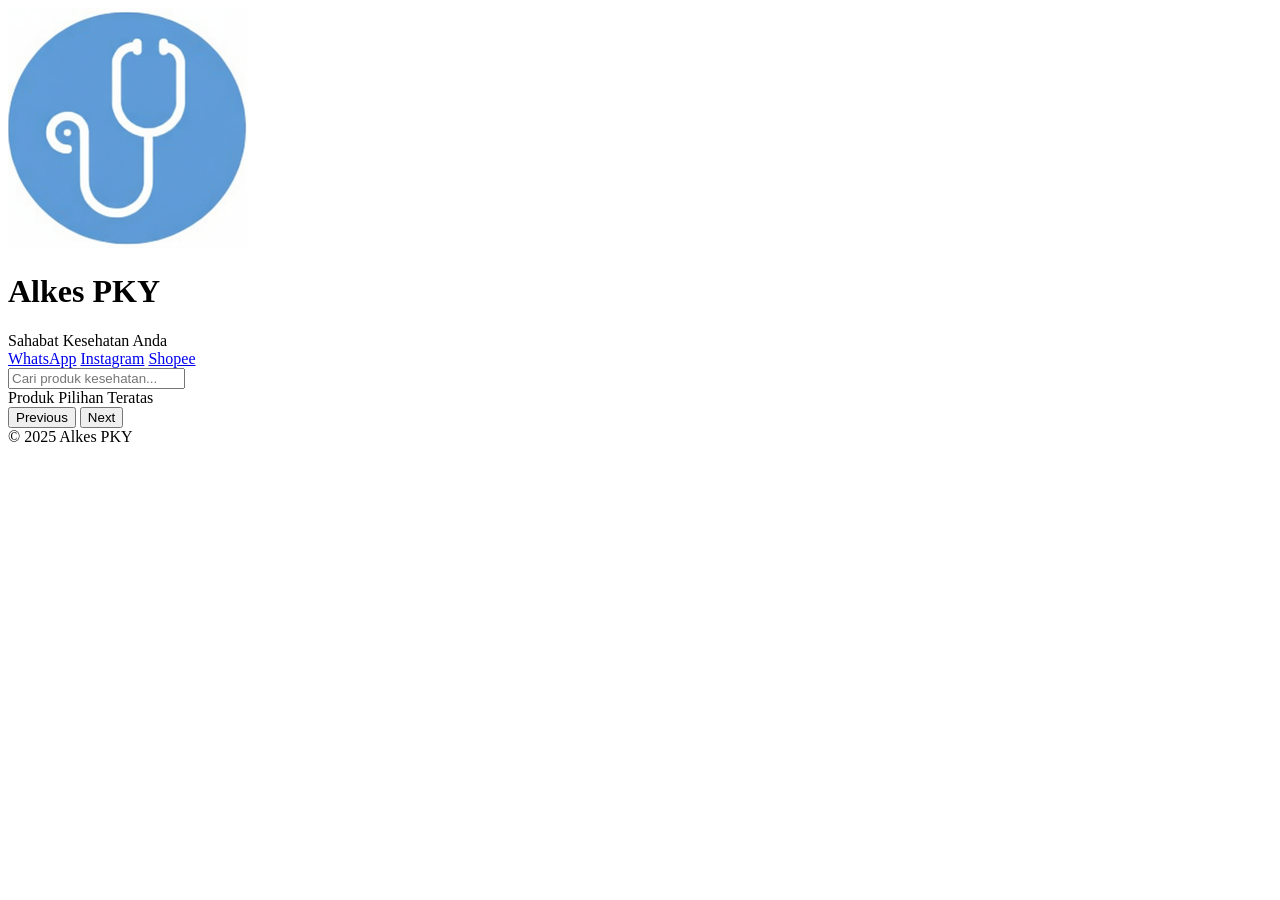
==== commit 8b81e9b7: "Update index.html" ====
--- a/index.html
+++ b/index.html
@@ -3,12 +3,6 @@
 <head>
 
 <script async src="https://www.googletagmanager.com/gtag/js?id=G-Z5SBQCD2XR"></script>
-<script>
-window.dataLayer = window.dataLayer || [];
-function gtag(){dataLayer.push(arguments);}
-gtag('js', new Date());
-gtag('config', 'G-Z5SBQCD2XR');
-</script>
 
 <link rel="icon" type="image/png" href="./logo.png">
 <link rel="apple-touch-icon" href="./logo.png">
@@ -20,376 +14,7 @@
 
 <link href="https://fonts.googleapis.com/css2?family=Inter:wght@400;600;700;800&display=swap" rel="stylesheet">
 
-<style>
-:root{
-  --primary:#0f766e;
-  --primary-dark:#115e59;
-  --wa:#22c55e;
-  --ig:#d62976;
-  --shop:#ee4d2d;
-  --bg:#f0fdfa;
-  --card:#ffffff;
-  --text:#111827;
-  --muted:#6b7280;
-  --line:#e5e7eb;
-}
-
-@font-face{
-  font-family:'Archicoco';
-  src:url('./Archicoco.otf') format('truetype');
-}
-
-*{
-  box-sizing:border-box;
-  font-family:Inter,sans-serif;
-}
-
-body{
-  margin:0;
-  background:
-    radial-gradient(circle at top, #ccfbf1 0, transparent 330px),
-    var(--bg);
-  color:var(--text);
-}
-
-.container{
-  width:100%;
-  max-width:1180px;
-  margin:0 auto;
-  padding:18px;
-}
-
-.card{
-  background:rgba(255,255,255,.92);
-  border:1px solid rgba(15,118,110,.08);
-  border-radius:24px;
-  padding:22px;
-  box-shadow:0 18px 45px rgba(15,118,110,.10);
-}
-
-.header{
-  display:flex;
-  align-items:center;
-  justify-content:space-between;
-  gap:18px;
-  flex-wrap:wrap;
-  padding-bottom:18px;
-  border-bottom:1px solid var(--line);
-}
-
-.brand{
-  display:flex;
-  align-items:center;
-  gap:14px;
-}
-
-.logo{
-  width:78px;
-  height:78px;
-  object-fit:contain;
-}
-
-h1{
-  margin:0;
-  font-family:'Archicoco';
-  color:#4daced;
-  font-size:30px;
-  line-height:1;
-}
-
-.motto{
-  margin-top:5px;
-  font-size:14px;
-  color:var(--muted);
-}
-
-.social-links{
-  display:flex;
-  gap:10px;
-  flex-wrap:wrap;
-}
-
-.social-btn{
-  min-width:100px;
-  padding:11px 14px;
-  border-radius:999px;
-  color:#fff;
-  text-decoration:none;
-  font-size:13px;
-  font-weight:700;
-  text-align:center;
-  box-shadow:0 8px 18px rgba(0,0,0,.10);
-}
-
-.wa{background:var(--wa);}
-.ig{background:var(--ig);}
-.shop{background:var(--shop);}
-
-.install-btn{
-  width:100%;
-  margin-top:16px;
-  padding:13px;
-  border-radius:16px;
-  border:none;
-  background:var(--primary);
-  color:#fff;
-  font-size:14px;
-  font-weight:800;
-  cursor:pointer;
-}
-
-.toolbar{
-  display:grid;
-  grid-template-columns:1fr auto;
-  gap:14px;
-  align-items:center;
-  margin-top:20px;
-}
-
-#searchBox{
-  width:100%;
-  padding:14px 16px;
-  border-radius:16px;
-  border:2px solid #d1d5db;
-  font-size:15px;
-  outline:none;
-}
-
-#searchBox:focus{
-  border-color:var(--primary);
-  box-shadow:0 0 0 4px rgba(15,118,110,.12);
-}
-
-.section-title{
-  margin:24px 0 14px;
-  font-size:22px;
-  font-weight:800;
-}
-
-.products{
-  display:grid;
-  grid-template-columns:repeat(5,1fr);
-  gap:16px;
-}
-
-.product{
-  background:var(--card);
-  border:1px solid rgba(0,0,0,.06);
-  border-radius:18px;
-  padding:12px;
-  box-shadow:0 8px 22px rgba(0,0,0,.06);
-  display:flex;
-  flex-direction:column;
-  min-height:100%;
-  transition:.2s ease;
-}
-
-.product:hover{
-  transform:translateY(-3px);
-  box-shadow:0 14px 28px rgba(0,0,0,.10);
-}
-
-.product img{
-  width:100%;
-  aspect-ratio:1/1;
-  object-fit:cover;
-  border-radius:14px;
-  background:#f3f4f6;
-}
-
-.name{
-  font-size:14px;
-  font-weight:800;
-  margin-top:10px;
-  line-height:1.35;
-  min-height:38px;
-}
-
-.price{
-  font-size:15px;
-  color:var(--primary);
-  font-weight:800;
-  margin-top:5px;
-}
-
-.keterangan{
-  font-size:12px;
-  color:var(--muted);
-  margin-top:5px;
-  line-height:1.35;
-}
-
-.actions{
-  margin-top:auto;
-  padding-top:8px;
-}
-
-.ask{
-  display:block;
-  margin-top:7px;
-  padding:10px;
-  background:var(--primary);
-  color:#fff;
-  border-radius:12px;
-  text-align:center;
-  font-size:12px;
-  font-weight:800;
-  text-decoration:none;
-}
-
-.ask:hover{
-  background:var(--primary-dark);
-}
-
-.detail{
-  background:#e5e7eb;
-  color:#0f766e;
-}
-
-.detail:hover{
-  background:#d1d5db;
-}
-
-#pagination{
-  margin-top:20px;
-  text-align:center;
-}
-
-#pagination button,
-.nav-buttons button{
-  margin:4px;
-  padding:8px 12px;
-  border-radius:10px;
-  border:none;
-  cursor:pointer;
-  font-weight:800;
-}
-
-.nav-buttons{
-  text-align:center;
-  margin-top:12px;
-}
-
-.nav-buttons button{
-  background:#e5e7eb;
-  color:#374151;
-  padding:10px 18px;
-}
-
-footer{
-  text-align:center;
-  font-size:12px;
-  margin-top:18px;
-  color:#6b7280;
-}
-
-/* TABLET */
-@media(max-width:900px){
-  .container{
-    max-width:760px;
-  }
-
-  .products{
-    grid-template-columns:repeat(3,1fr);
-  }
-
-  .header{
-    justify-content:center;
-    text-align:center;
-  }
-
-  .brand{
-    justify-content:center;
-  }
-
-  .social-links{
-    justify-content:center;
-    width:100%;
-  }
-}
-
-/* HP */
-@media(max-width:600px){
-  .container{
-    padding:12px;
-  }
-
-  .card{
-    border-radius:20px;
-    padding:16px;
-  }
-
-  .header{
-    display:block;
-    text-align:center;
-  }
-
-  .brand{
-    display:block;
-  }
-
-  .logo{
-    width:105px;
-    height:auto;
-    margin-bottom:8px;
-  }
-
-  h1{
-    font-size:25px;
-  }
-
-  .social-links{
-    display:grid;
-    grid-template-columns:repeat(3,1fr);
-    gap:8px;
-    margin-top:16px;
-  }
-
-  .social-btn{
-    min-width:0;
-    padding:11px 6px;
-    font-size:12px;
-  }
-
-  .toolbar{
-    grid-template-columns:1fr;
-  }
-
-  .section-title{
-    font-size:18px;
-  }
-
-  .products{
-    grid-template-columns:repeat(2,1fr);
-    gap:12px;
-  }
-
-  .product{
-    padding:10px;
-    border-radius:15px;
-  }
-
-  .name{
-    font-size:13px;
-  }
-
-  .price{
-    font-size:14px;
-  }
-
-  .ask{
-    font-size:11px;
-    padding:9px 6px;
-  }
-}
-
-/* HP KECIL */
-@media(max-width:360px){
-  .products{
-    grid-template-columns:1fr;
-  }
-}
-</style>
+<link rel="stylesheet" href="Asset/stylesheet.css">
 </head>
 
 <body>
@@ -422,7 +47,7 @@
         type="text"
         id="searchBox"
         placeholder="Cari produk kesehatan..."
-        oninput="searchProduk()">
+        >
     </div>
 
     <div class="section-title">Produk Pilihan Teratas</div>
@@ -432,8 +57,8 @@
     <div id="pagination"></div>
 
     <div class="nav-buttons">
-      <button onclick="prevPage()">Previous</button>
-      <button onclick="nextPage()">Next</button>
+      <button id="prevBtn">Previous</button>
+      <button id="nextBtn">Next</button>
     </div>
 
   </div>
@@ -441,159 +66,8 @@
   <footer>© 2025 Alkes PKY</footer>
 </div>
 
-<script>
-const API_URL =
-"https://script.google.com/macros/s/AKfycbz3XTARB3Vd1pANXA5MZ1KqbquHLRC4eO3K6uZENRxfjtvnE1Nb7gv0AHEkxqDxyejGtA/exec?action=produk_web";
 
-let produkShopee = [];
-let filteredData = [];
 
-const etalase = document.getElementById("etalase");
-const pagination = document.getElementById("pagination");
-
-const ITEMS_PER_PAGE = 10;
-let currentPage = 1;
-
-function searchProduk(){
-  const keyword = document.getElementById("searchBox").value.toLowerCase();
-
-  filteredData = produkShopee.filter(p =>
-    (p.nama || "").toLowerCase().includes(keyword) ||
-    (p.keterangan || "").toLowerCase().includes(keyword) ||
-    (p.deskripsi || "").toLowerCase().includes(keyword)
-  );
-
-  currentPage = 1;
-  renderProduk(currentPage);
-}
-
-function renderProduk(page){
-  etalase.innerHTML = "";
-
-  const start = (page - 1) * ITEMS_PER_PAGE;
-  const end = start + ITEMS_PER_PAGE;
-  const data = filteredData.slice(start,end);
-
-  if(data.length === 0){
-    etalase.innerHTML = `
-      <p style="grid-column:1/-1;text-align:center;color:#6b7280">
-        Produk tidak ditemukan.
-      </p>
-    `;
-    pagination.innerHTML = "";
-    return;
-  }
-
-  data.forEach(p => {
-    etalase.innerHTML += `
-      <div class="product">
-        <img src="${p.gambar || './logo.png'}" alt="${p.nama || 'Produk Alkes PKY'}">
-
-        <div class="name">${p.nama || ""}</div>
-
-        <div class="price">${p.harga || ""}</div>
-
-        <div class="keterangan">${p.keterangan || ""}</div>
-
-        <div class="actions">
-          <a class="ask detail" href="detail.html?id=${p.id || ''}">
-            Detail Produk
-          </a>
-
-          <a class="ask"
-          href="https://wa.me/6282253124745?text=Halo,%20saya%20ingin%20menanyakan%20barang%20ini%20%22${encodeURIComponent(p.nama || "")}%22">
-            Tanya Barang ini
-          </a>
-        </div>
-      </div>
-    `;
-  });
-
-  renderPagination();
-}
-
-function renderPagination(){
-  pagination.innerHTML = "";
-
-  const totalPage = Math.ceil(filteredData.length / ITEMS_PER_PAGE);
-
-  if(totalPage <= 1) return;
-
-  for(let i=1; i<=totalPage; i++){
-    pagination.innerHTML += `
-      <button
-        onclick="gotoPage(${i})"
-        style="
-          background:${i===currentPage ? '#0f766e' : '#e5e7eb'};
-          color:${i===currentPage ? '#fff' : '#374151'};
-        ">
-        ${i}
-      </button>
-    `;
-  }
-}
-
-function gotoPage(page){
-  currentPage = page;
-  renderProduk(currentPage);
-  window.scrollTo({top:0, behavior:"smooth"});
-}
-
-function nextPage(){
-  const totalPage = Math.ceil(filteredData.length / ITEMS_PER_PAGE);
-
-  if(currentPage < totalPage){
-    currentPage++;
-    renderProduk(currentPage);
-    window.scrollTo({top:0, behavior:"smooth"});
-  }
-}
-
-function prevPage(){
-  if(currentPage > 1){
-    currentPage--;
-    renderProduk(currentPage);
-    window.scrollTo({top:0, behavior:"smooth"});
-  }
-}
-
-fetch(API_URL)
-.then(res => res.json())
-.then(data => {
-  produkShopee = Array.isArray(data) ? data : [];
-  filteredData = produkShopee;
-  renderProduk(currentPage);
-})
-.catch(err => {
-  console.error(err);
-  etalase.innerHTML = `
-    <p style="grid-column:1/-1;text-align:center;color:#6b7280">
-      Gagal memuat produk
-    </p>
-  `;
-});
-</script>
-
-<script>
-let deferredPrompt;
-const installBtn = document.getElementById("installBtn");
-
-window.addEventListener("beforeinstallprompt", (e) => {
-  e.preventDefault();
-  deferredPrompt = e;
-  installBtn.style.display = "block";
-});
-
-installBtn.addEventListener("click", async () => {
-  if(!deferredPrompt) return;
-
-  deferredPrompt.prompt();
-  await deferredPrompt.userChoice;
-
-  deferredPrompt = null;
-  installBtn.style.display = "none";
-});
-</script>
-
+<script src="Asset/app.js" defer></script>
 </body>
 </html>
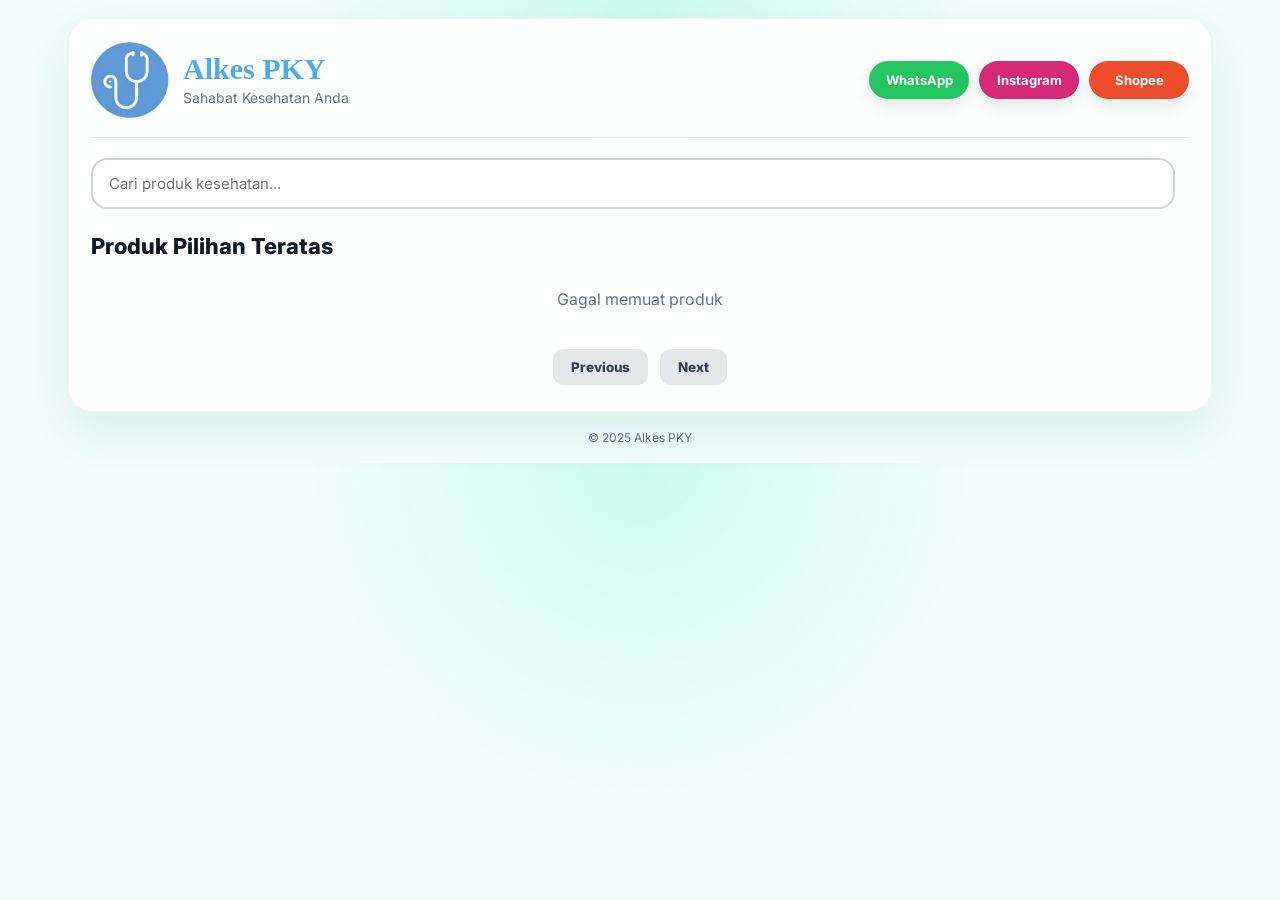
==== commit f6ec949a: "Update index.html" ====
--- a/index.html
+++ b/index.html
@@ -52,7 +52,15 @@
 
     <div class="section-title">Produk Pilihan Teratas</div>
 
-    <div class="products" id="etalase"></div>
+ <div class="products" id="etalase">
+  <div id="loadingProduk" class="loading-produk">
+    <div class="loader"></div>
+    <div>
+      <strong>Memuat produk...</strong>
+      <p>Sedang mengambil data dari database</p>
+    </div>
+  </div>
+</div>
 
     <div id="pagination"></div>
 
--- a/Asset/stylesheet.css
+++ b/Asset/stylesheet.css
@@ -0,0 +1,384 @@
+:root{
+  --primary:#0f766e;
+  --primary-dark:#115e59;
+  --wa:#22c55e;
+  --ig:#d62976;
+  --shop:#ee4d2d;
+  --bg:#f0fdfa;
+  --card:#ffffff;
+  --text:#111827;
+  --muted:#6b7280;
+  --line:#e5e7eb;
+}
+
+@font-face{
+  font-family:'Archicoco';
+  src:url('./Archicoco.otf') format('truetype');
+}
+
+*{
+  box-sizing:border-box;
+  font-family:Inter,sans-serif;
+}
+
+body{
+  margin:0;
+  background:
+    radial-gradient(circle at top, #ccfbf1 0, transparent 330px),
+    var(--bg);
+  color:var(--text);
+}
+
+.container{
+  width:100%;
+  max-width:1180px;
+  margin:0 auto;
+  padding:18px;
+}
+
+.card{
+  background:rgba(255,255,255,.92);
+  border:1px solid rgba(15,118,110,.08);
+  border-radius:24px;
+  padding:22px;
+  box-shadow:0 18px 45px rgba(15,118,110,.10);
+}
+
+.header{
+  display:flex;
+  align-items:center;
+  justify-content:space-between;
+  gap:18px;
+  flex-wrap:wrap;
+  padding-bottom:18px;
+  border-bottom:1px solid var(--line);
+}
+
+.brand{
+  display:flex;
+  align-items:center;
+  gap:14px;
+}
+
+.logo{
+  width:78px;
+  height:78px;
+  object-fit:contain;
+}
+
+h1{
+  margin:0;
+  font-family:'Archicoco';
+  color:#4daced;
+  font-size:30px;
+  line-height:1;
+}
+
+.motto{
+  margin-top:5px;
+  font-size:14px;
+  color:var(--muted);
+}
+
+.social-links{
+  display:flex;
+  gap:10px;
+  flex-wrap:wrap;
+}
+
+.social-btn{
+  min-width:100px;
+  padding:11px 14px;
+  border-radius:999px;
+  color:#fff;
+  text-decoration:none;
+  font-size:13px;
+  font-weight:700;
+  text-align:center;
+  box-shadow:0 8px 18px rgba(0,0,0,.10);
+}
+
+.wa{background:var(--wa);}
+.ig{background:var(--ig);}
+.shop{background:var(--shop);}
+
+.install-btn{
+  width:100%;
+  margin-top:16px;
+  padding:13px;
+  border-radius:16px;
+  border:none;
+  background:var(--primary);
+  color:#fff;
+  font-size:14px;
+  font-weight:800;
+  cursor:pointer;
+}
+
+.toolbar{
+  display:grid;
+  grid-template-columns:1fr auto;
+  gap:14px;
+  align-items:center;
+  margin-top:20px;
+}
+
+#searchBox{
+  width:100%;
+  padding:14px 16px;
+  border-radius:16px;
+  border:2px solid #d1d5db;
+  font-size:15px;
+  outline:none;
+}
+
+#searchBox:focus{
+  border-color:var(--primary);
+  box-shadow:0 0 0 4px rgba(15,118,110,.12);
+}
+
+.section-title{
+  margin:24px 0 14px;
+  font-size:22px;
+  font-weight:800;
+}
+
+.products{
+  display:grid;
+  grid-template-columns:repeat(5,1fr);
+  gap:16px;
+}
+
+.product{
+  background:var(--card);
+  border:1px solid rgba(0,0,0,.06);
+  border-radius:18px;
+  padding:12px;
+  box-shadow:0 8px 22px rgba(0,0,0,.06);
+  display:flex;
+  flex-direction:column;
+  min-height:100%;
+  transition:.2s ease;
+}
+
+.product:hover{
+  transform:translateY(-3px);
+  box-shadow:0 14px 28px rgba(0,0,0,.10);
+}
+
+.product img{
+  width:100%;
+  aspect-ratio:1/1;
+  object-fit:cover;
+  border-radius:14px;
+  background:#f3f4f6;
+}
+
+.name{
+  font-size:14px;
+  font-weight:800;
+  margin-top:10px;
+  line-height:1.35;
+  min-height:38px;
+}
+
+.price{
+  font-size:15px;
+  color:var(--primary);
+  font-weight:800;
+  margin-top:5px;
+}
+
+.keterangan{
+  font-size:12px;
+  color:var(--muted);
+  margin-top:5px;
+  line-height:1.35;
+}
+
+.actions{
+  margin-top:auto;
+  padding-top:8px;
+}
+
+.ask{
+  display:block;
+  margin-top:7px;
+  padding:10px;
+  background:var(--primary);
+  color:#fff;
+  border-radius:12px;
+  text-align:center;
+  font-size:12px;
+  font-weight:800;
+  text-decoration:none;
+}
+
+.ask:hover{
+  background:var(--primary-dark);
+}
+
+.detail{
+  background:#e5e7eb;
+  color:#0f766e;
+}
+
+.detail:hover{
+  background:#d1d5db;
+}
+
+#pagination{
+  margin-top:20px;
+  text-align:center;
+}
+
+#pagination button,
+.nav-buttons button{
+  margin:4px;
+  padding:8px 12px;
+  border-radius:10px;
+  border:none;
+  cursor:pointer;
+  font-weight:800;
+}
+
+.nav-buttons{
+  text-align:center;
+  margin-top:12px;
+}
+
+.nav-buttons button{
+  background:#e5e7eb;
+  color:#374151;
+  padding:10px 18px;
+}
+
+footer{
+  text-align:center;
+  font-size:12px;
+  margin-top:18px;
+  color:#6b7280;
+}
+
+/* TABLET */
+@media(max-width:900px){
+  .container{
+    max-width:760px;
+  }
+
+  .products{
+    grid-template-columns:repeat(3,1fr);
+  }
+
+  .header{
+    justify-content:center;
+    text-align:center;
+  }
+
+  .brand{
+    justify-content:center;
+  }
+
+  .social-links{
+    justify-content:center;
+    width:100%;
+  }
+}
+
+/* HP */
+@media(max-width:600px){
+  .container{
+    padding:12px;
+  }
+
+  .card{
+    border-radius:20px;
+    padding:16px;
+  }
+
+  .header{
+    display:block;
+    text-align:center;
+  }
+
+  .brand{
+    display:block;
+  }
+
+  .logo{
+    width:105px;
+    height:auto;
+    margin-bottom:8px;
+  }
+
+  h1{
+    font-size:25px;
+  }
+
+  .social-links{
+    display:grid;
+    grid-template-columns:repeat(3,1fr);
+    gap:8px;
+    margin-top:16px;
+  }
+
+  .social-btn{
+    min-width:0;
+    padding:11px 6px;
+    font-size:12px;
+  }
+
+  .toolbar{
+    grid-template-columns:1fr;
+  }
+
+  .section-title{
+    font-size:18px;
+  }
+
+  .products{
+    grid-template-columns:repeat(2,1fr);
+    gap:12px;
+  }
+
+  .product{
+    padding:10px;
+    border-radius:15px;
+  }
+
+  .name{
+    font-size:13px;
+  }
+
+  .price{
+    font-size:14px;
+  }
+
+  .ask{
+    font-size:11px;
+    padding:9px 6px;
+  }
+}
+
+/* HP KECIL */
+@media(max-width:360px){
+  .products{
+    grid-template-columns:1fr;
+  }
+}
+
+.empty-message{
+  grid-column:1/-1;
+  text-align:center;
+  color:#6b7280;
+}
+
+.page-btn.active{
+  background:#0f766e;
+  color:#fff;
+}
+
+.page-btn:not(.active){
+  background:#e5e7eb;
+  color:#374151;
+}
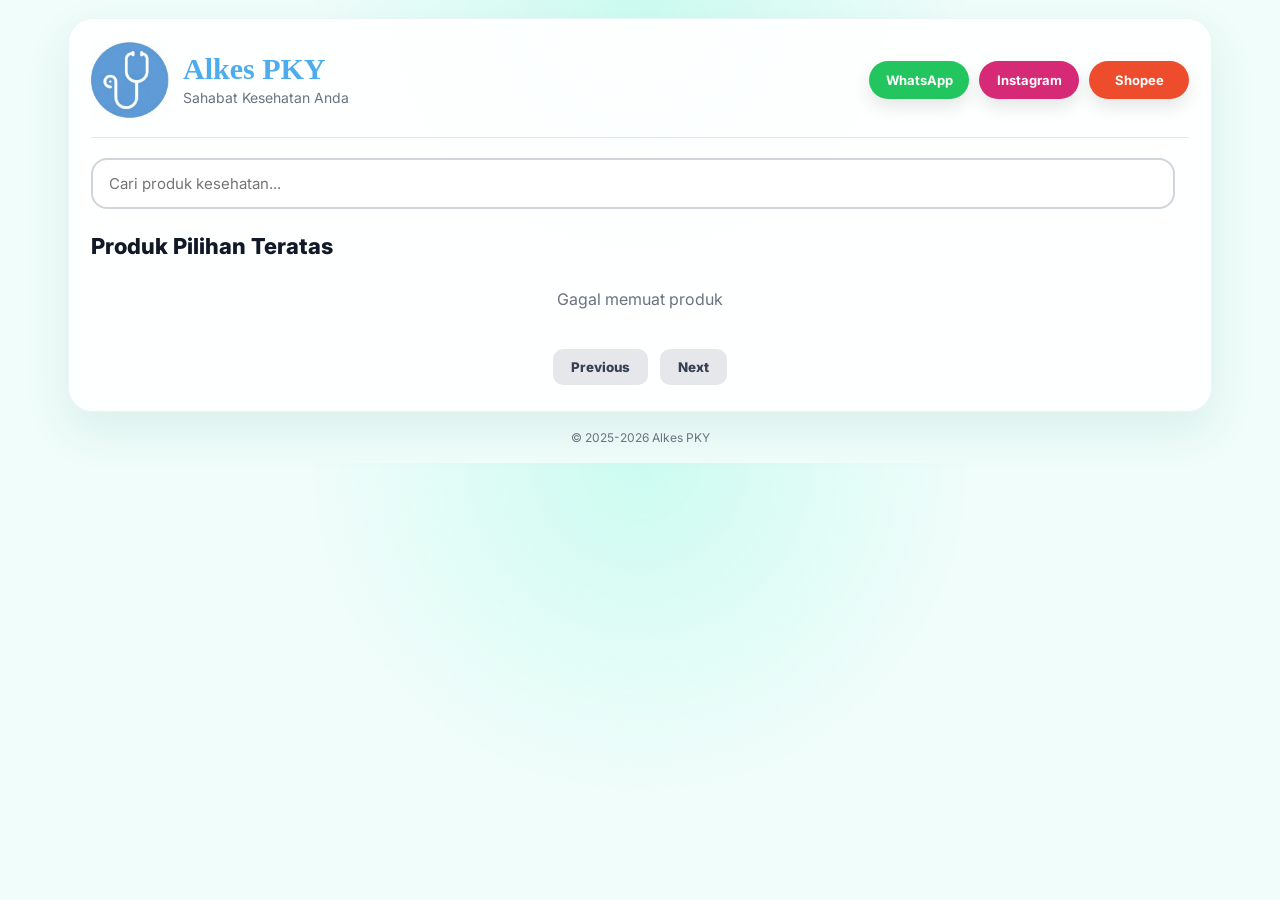
==== commit 1e517752: "Update index.html" ====
--- a/index.html
+++ b/index.html
@@ -71,7 +71,7 @@
 
   </div>
 
-  <footer>© 2025 Alkes PKY</footer>
+  <footer>© 2025-2026 Alkes PKY</footer>
 </div>
 
 
--- a/Asset/stylesheet.css
+++ b/Asset/stylesheet.css
@@ -382,3 +382,43 @@
   background:#e5e7eb;
   color:#374151;
 }
+
+
+
+.loading-produk {
+  grid-column: 1 / -1;
+  min-height: 220px;
+  display: flex;
+  align-items: center;
+  justify-content: center;
+  gap: 14px;
+  text-align: left;
+  color: #0f766e;
+  background: linear-gradient(135deg, #ecfdf5, #f8fafc);
+  border: 1px solid #ccfbf1;
+  border-radius: 18px;
+  padding: 24px;
+  box-shadow: 0 8px 24px rgba(15, 118, 110, 0.08);
+}
+
+.loading-produk p {
+  margin: 4px 0 0;
+  font-size: 13px;
+  color: #64748b;
+}
+
+.loader {
+  width: 34px;
+  height: 34px;
+  border: 4px solid #ccfbf1;
+  border-top-color: #0f766e;
+  border-radius: 50%;
+  animation: spin 0.8s linear infinite;
+  flex-shrink: 0;
+}
+
+@keyframes spin {
+  to {
+    transform: rotate(360deg);
+  }
+}
